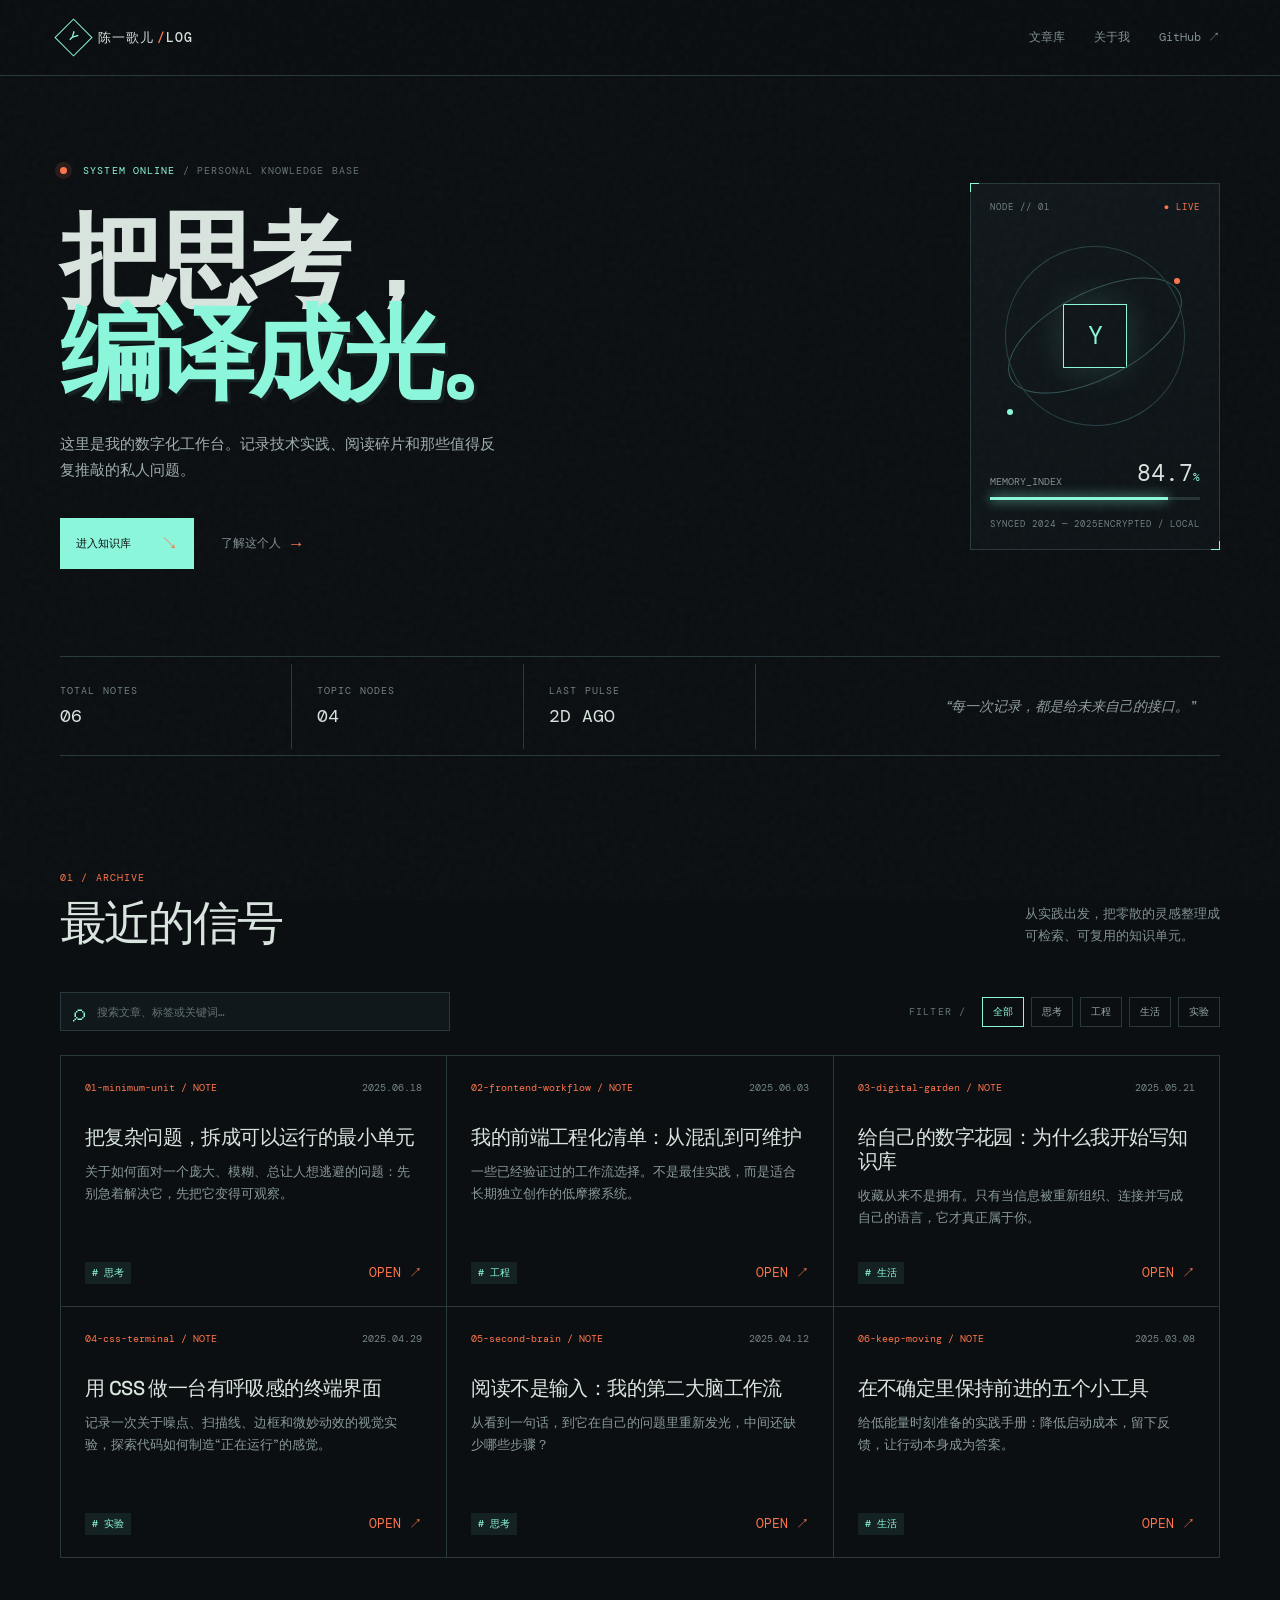
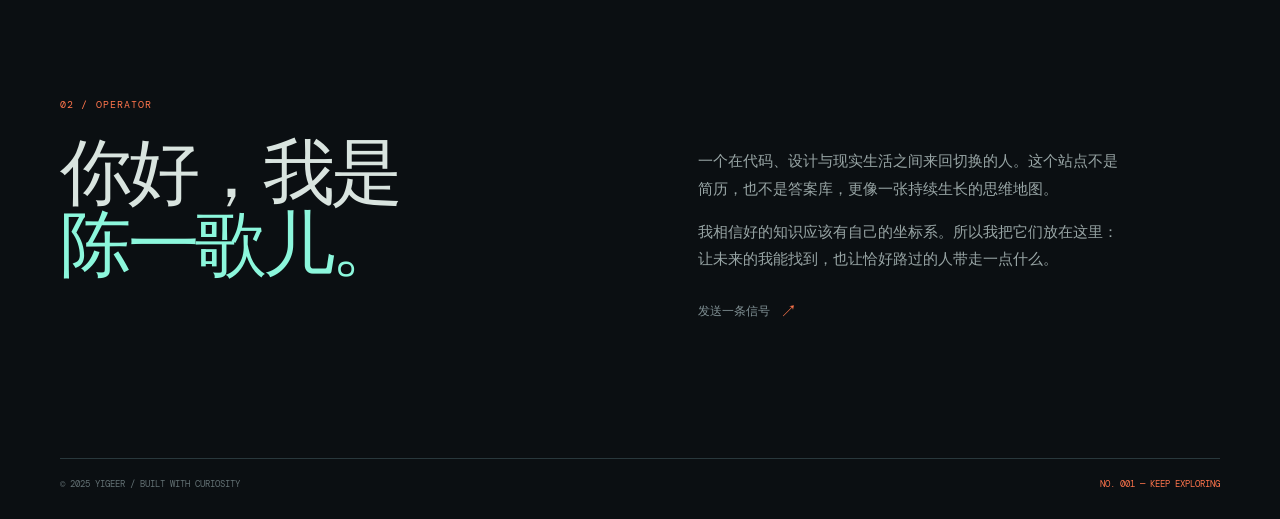
==== index.html @ a88088d8 "init: 初版提交" ====
<!doctype html>
<html lang="zh-CN">
  <head>
    <meta charset="UTF-8" />
    <meta name="viewport" content="width=device-width, initial-scale=1.0" />
    <meta name="description" content="一个记录技术、思考与个人实验的赛博知识库。" />
    <title>陈一歌儿</title>
    <link rel="icon" type="image/svg+xml" href="./favicon.svg" />
    <link rel="preconnect" href="https://fonts.googleapis.com" />
    <link rel="preconnect" href="https://fonts.gstatic.com" crossorigin />
    <link href="https://fonts.googleapis.com/css2?family=DM+Mono:wght@400;500&family=Space+Grotesk:wght@400;500;600;700&display=swap" rel="stylesheet" />
    <link rel="stylesheet" href="./css/styles.css" />
  </head>
  <body>
    <div class="noise"></div>
    <header class="topbar">
      <a class="brand" href="#top" aria-label="返回首页">
        <span class="brand-mark">Y</span>
        <span>陈一歌儿<span class="brand-slash">/</span>LOG</span>
      </a>
      <nav class="nav-links" aria-label="主导航">
        <a href="#archive">文章库</a>
        <a href="#about">关于我</a>
        <a href="https://github.com/chenyigeer" target="_blank" rel="noreferrer">GitHub ↗</a>
      </nav>
    </header>

    <main id="top">
      <section class="hero section-wrap" aria-labelledby="hero-title">
        <div class="hero-copy">
          <div class="eyebrow"><span class="pulse"></span> SYSTEM ONLINE <span class="eyebrow-muted">/ PERSONAL KNOWLEDGE BASE</span></div>
          <h1 id="hero-title">把思考，<br /><em>编译成光。</em></h1>
          <p class="hero-intro">这里是我的数字化工作台。记录技术实践、阅读碎片和那些值得反复推敲的私人问题。</p>
          <div class="hero-actions">
            <a class="primary-cta" href="#archive">进入知识库 <span>↘</span></a>
            <a class="text-cta" href="#about">了解这个人 <span>→</span></a>
          </div>
        </div>
        <div class="signal-panel" aria-label="知识库状态">
          <div class="panel-head"><span>NODE // 01</span><span class="panel-live">● LIVE</span></div>
          <div class="orbital-mark"><div class="orbit orbit-one"></div><div class="orbit orbit-two"></div><div class="orbit-core">Y</div><span class="orbit-dot dot-a"></span><span class="orbit-dot dot-b"></span></div>
          <div class="signal-lines"><span>MEMORY_INDEX</span><strong>84.7<span>%</span></strong></div>
          <div class="signal-bar"><i></i></div>
          <div class="panel-foot"><span>SYNCED 2024 — 2025</span><span>ENCRYPTED / LOCAL</span></div>
        </div>
      </section>

      <section class="stats-strip section-wrap" aria-label="知识库统计">
        <div><span class="stat-label">TOTAL NOTES</span><strong id="totalNotes">06</strong></div>
        <div><span class="stat-label">TOPIC NODES</span><strong>04</strong></div>
        <div><span class="stat-label">LAST PULSE</span><strong>2D AGO</strong></div>
        <div class="stats-aside">“每一次记录，都是给未来自己的接口。”</div>
      </section>

      <section id="archive" class="archive section-wrap">
        <div class="section-heading"><div><div class="section-kicker">01 / ARCHIVE</div><h2>最近的信号</h2></div><p>从实践出发，把零散的灵感整理成<br />可检索、可复用的知识单元。</p></div>
        <div class="archive-tools"><div class="search-box"><span>⌕</span><input id="searchInput" type="search" placeholder="搜索文章、标签或关键词…" /></div><div class="filter-label">FILTER /</div><div id="tagFilters" class="tag-filters"></div></div>
        <div id="articleGrid" class="article-grid"></div>
        <div id="emptyState" class="empty-state" hidden>没有找到匹配的信号。</div>
      </section>

      <section id="about" class="about section-wrap">
        <div class="section-kicker">02 / OPERATOR</div>
        <div class="about-layout"><div><h2>你好，我是<br /><span>陈一歌儿。</span></h2></div><div class="about-text"><p>一个在代码、设计与现实生活之间来回切换的人。这个站点不是简历，也不是答案库，更像一张持续生长的思维地图。</p><p>我相信好的知识应该有自己的坐标系。所以我把它们放在这里：让未来的我能找到，也让恰好路过的人带走一点什么。</p><a class="text-cta" href="mailto:hello@chenyigeer.github.io">发送一条信号 <span>↗</span></a></div></div>
      </section>
    </main>

    <footer class="footer section-wrap"><span>© 2025 YIGEER / BUILT WITH CURIOSITY</span><span>NO. 001 — KEEP EXPLORING</span></footer>
    <div id="toast" class="toast" role="status"></div>
    <script src="./js/markdown.js"></script>
    <script src="./js/app.js"></script>
  </body>
</html>
---- css/styles.css ----
:root {
  --ink: #0b0f12;
  --panel: #11181c;
  --line: #29383c;
  --muted: #809094;
  --paper: #d9e4df;
  --cyan: #8cf7dc;
  --orange: #ff754c;
  --mono: 'DM Mono', monospace;
  --sans: 'Space Grotesk', system-ui, sans-serif;
}

* { box-sizing: border-box; }
html { scroll-behavior: smooth; }
body { margin: 0; background: var(--ink); color: var(--paper); font: 16px/1.5 var(--sans); }
h1, h2, p { margin-top: 0; }
button, .primary-cta { font-family: var(--mono); cursor: pointer; }

.noise {
  position: fixed;
  inset: 0;
  z-index: 10;
  pointer-events: none;
  opacity: .035;
  background-image: url("data:image/svg+xml,%3Csvg viewBox='0 0 180 180' xmlns='http://www.w3.org/2000/svg'%3E%3Cfilter id='n'%3E%3CfeTurbulence type='fractalNoise' baseFrequency='.85' numOctaves='3' stitchTiles='stitch'/%3E%3C/filter%3E%3Crect width='100%25' height='100%25' filter='url(%23n)' opacity='.8'/%3E%3C/svg%3E");
}

.section-wrap { width: min(1160px, calc(100% - 64px)); margin-inline: auto; }
.topbar {
  position: relative;
  z-index: 2;
  display: flex;
  align-items: center;
  gap: 32px;
  min-height: 76px;
  padding: 0 max(32px, calc((100vw - 1160px) / 2));
  border-bottom: 1px solid var(--line);
  background: rgb(11 15 18 / 86%);
  backdrop-filter: blur(12px);
}
.brand { display: flex; align-items: center; gap: 11px; color: var(--paper); font: 500 13px var(--mono); letter-spacing: .08em; text-decoration: none; }
.brand-mark { display: grid; place-items: center; width: 27px; height: 27px; border: 1px solid var(--cyan); color: var(--cyan); transform: rotate(45deg); }
.brand-slash { margin-left: 3px; color: var(--orange); }
.nav-links { display: flex; gap: 29px; margin-left: auto; }
.nav-links a, .text-cta { color: var(--muted); font: 12px var(--mono); text-decoration: none; transition: color .2s; }
.nav-links a:hover, .text-cta:hover { color: var(--cyan); }

.hero { display: grid; grid-template-columns: 1.2fr .8fr; gap: 8%; align-items: center; min-height: 580px; padding: 72px 0 71px; }
.eyebrow, .section-kicker, .stat-label, .filter-label, .panel-head, .panel-foot { color: var(--cyan); font: 10px var(--mono); letter-spacing: .11em; }
.eyebrow-muted { color: #647477; }
.pulse { display: inline-block; width: 7px; height: 7px; margin-right: 9px; border-radius: 50%; background: var(--orange); box-shadow: 0 0 0 5px rgb(255 117 76 / 12%); }
h1 { margin: 37px 0 31px; font-size: clamp(60px, 8vw, 110px); font-weight: 600; line-height: .91; letter-spacing: -.075em; }
h1 em { color: var(--cyan); font-style: normal; text-shadow: 3px 3px 0 rgb(140 247 220 / 8%); }
.hero-intro { max-width: 445px; color: #a0afb0; font-size: 15px; line-height: 1.75; }
.hero-actions { display: flex; align-items: center; gap: 27px; margin-top: 34px; }
.primary-cta { display: inline-flex; align-items: center; gap: 30px; padding: 13px 16px; background: var(--cyan); color: var(--ink); font-size: 11px; font-weight: 500; text-decoration: none; }
.primary-cta span, .text-cta span { color: var(--orange); font-size: 17px; }
.text-cta { display: inline-flex; align-items: center; gap: 10px; }

.signal-panel { position: relative; justify-self: end; max-width: 365px; padding: 17px 19px 19px; border: 1px solid var(--line); background: linear-gradient(145deg, var(--panel), #0d1316); }
.signal-panel::before, .signal-panel::after { position: absolute; width: 8px; height: 8px; border-color: var(--cyan); border-style: solid; content: ''; }
.signal-panel::before { top: -1px; left: -1px; border-width: 1px 0 0 1px; }
.signal-panel::after { right: -1px; bottom: -1px; border-width: 0 1px 1px 0; }
.panel-head, .panel-foot { display: flex; justify-content: space-between; color: #708083; font-size: 9px; }
.panel-live { color: var(--orange); }
.orbital-mark { position: relative; display: grid; place-items: center; height: 245px; }
.orbit { position: absolute; border: 1px solid #355458; border-radius: 50%; transform: rotate(-27deg); }
.orbit-one { width: 190px; height: 87px; }
.orbit-two { width: 180px; height: 180px; border-color: #284246; transform: rotate(35deg); }
.orbit-core { display: grid; place-items: center; width: 64px; height: 64px; border: 1px solid var(--cyan); color: var(--cyan); font: 25px var(--mono); box-shadow: 0 0 34px rgb(140 247 220 / 16%); }
.orbit-dot { position: absolute; width: 6px; height: 6px; border-radius: 50%; background: var(--orange); }
.dot-a { top: 65px; left: calc(50% + 79px); }
.dot-b { bottom: 43px; left: calc(50% - 88px); background: var(--cyan); }
.signal-lines { display: flex; align-items: end; justify-content: space-between; color: #809094; font: 10px var(--mono); }
.signal-lines strong { color: var(--paper); font: 400 23px var(--mono); }
.signal-lines strong span { color: var(--cyan); font-size: 11px; }
.signal-bar { height: 3px; margin: 9px 0 18px; background: #243336; }
.signal-bar i { display: block; width: 84.7%; height: 100%; background: var(--cyan); box-shadow: 0 0 12px var(--cyan); }

.stats-strip { display: grid; grid-template-columns: repeat(3, 1fr) 2fr; align-items: center; min-height: 100px; border-top: 1px solid var(--line); border-bottom: 1px solid var(--line); }
.stats-strip > div { padding: 20px 25px; border-right: 1px solid var(--line); }
.stats-strip > div:first-child { padding-left: 0; }
.stats-strip > div:last-child { border: 0; }
.stat-label { display: block; margin-bottom: 7px; color: #718083; }
.stats-strip strong { color: var(--paper); font: 18px var(--mono); }
.stats-aside { color: #8e9c9c; font-size: 14px; font-style: italic; text-align: right; }

.archive { padding-top: 115px; }
.section-heading { display: flex; align-items: end; justify-content: space-between; margin-bottom: 45px; }
.section-kicker { margin-bottom: 16px; color: var(--orange); }
.section-heading h2, .about h2 { margin: 0; font-size: 47px; font-weight: 500; line-height: 1; letter-spacing: -.06em; }
.section-heading p { margin: 0; color: var(--muted); font-size: 13px; line-height: 1.7; }
.archive-tools { display: flex; align-items: center; gap: 16px; margin-bottom: 24px; }
.search-box { display: flex; flex: 1; align-items: center; gap: 10px; max-width: 390px; height: 39px; padding: 0 12px; border: 1px solid var(--line); background: var(--panel); }
.search-box span { color: var(--cyan); font-size: 24px; line-height: 0; }
.search-box input { width: 100%; border: 0; outline: 0; background: transparent; color: var(--paper); font: 11px var(--mono); }
.search-box input::placeholder { color: #657477; }
.filter-label { margin-left: auto; color: #647477; }
.tag-filters { display: flex; flex-wrap: wrap; gap: 7px; }
.tag-filter { padding: 7px 10px; border: 1px solid var(--line); background: transparent; color: #98a6a5; font: 10px var(--mono); }
.tag-filter.active, .tag-filter:hover { border-color: var(--cyan); color: var(--cyan); }
.article-grid { display: grid; grid-template-columns: repeat(3, 1fr); gap: 1px; border: 1px solid var(--line); background: var(--line); }
.article-card { display: flex; flex-direction: column; min-height: 250px; padding: 25px 24px 22px; background: var(--ink); transition: background .2s, transform .2s; }
.article-card:hover, .article-card:focus-visible { background: #121c1f; transform: translateY(-3px); outline: none; }
.card-meta { display: flex; justify-content: space-between; color: #758587; font: 10px var(--mono); }
.card-index { color: var(--orange); }
.article-card h3 { margin: 31px 0 12px; font-size: 20px; font-weight: 500; line-height: 1.2; letter-spacing: -.03em; }
.article-card p { margin: 0; color: #89999a; font-size: 13px; line-height: 1.7; }
.card-bottom { display: flex; align-items: center; justify-content: space-between; margin-top: auto; padding-top: 24px; }
.card-tag { padding: 4px 7px; background: rgb(140 247 220 / 8%); color: var(--cyan); font: 10px var(--mono); }
.read-more { color: var(--orange); font: 13px var(--mono); }
.empty-state { padding: 60px; border: 1px solid var(--line); color: var(--muted); font: 12px var(--mono); text-align: center; }

.about { padding-top: 140px; padding-bottom: 135px; }
.about-layout { display: grid; grid-template-columns: 1fr 1fr; gap: 10%; margin-top: 25px; }
.about h2 { font-size: 72px; }
.about h2 span { color: var(--cyan); }
.about-text { max-width: 420px; padding-top: 11px; }
.about-text p { color: #98a5a5; font-size: 15px; line-height: 1.85; }
.about-text .text-cta { margin-top: 12px; }
.footer { display: flex; justify-content: space-between; padding: 19px 0 30px; border-top: 1px solid var(--line); color: #637174; font: 9px var(--mono); }
.footer span:last-child { color: var(--orange); }
.markdown h1 { margin: 15px 0 20px; font-size: 42px; letter-spacing: -.05em; }
.markdown h2 { margin: 32px 0 12px; color: var(--cyan); font-size: 25px; }
.markdown h3 { margin-top: 25px; color: var(--cyan); font-size: 18px; }
.markdown p { color: #b4c0bc; line-height: 1.9; }
.markdown code { padding: 2px 5px; background: #1d2a2d; color: var(--cyan); font: .9em var(--mono); }
.markdown pre { overflow: auto; padding: 16px; border-left: 2px solid var(--orange); background: #081012; }
.markdown pre code { padding: 0; background: none; }
.markdown blockquote { padding-left: 17px; border-left: 2px solid var(--orange); color: #9aabab; }
.markdown a { color: var(--cyan); }
.markdown ul { color: #b4c0bc; line-height: 1.9; }
.toast { position: fixed; right: 25px; bottom: 25px; z-index: 20; padding: 11px 15px; background: var(--cyan); color: var(--ink); font: 11px var(--mono); opacity: 0; transform: translateY(20px); transition: .25s; }
.toast.show { opacity: 1; transform: none; }

@media (max-width: 760px) {
  .section-wrap { width: calc(100% - 36px); }
  .topbar { flex-wrap: wrap; gap: 15px; min-height: 68px; padding: 13px 18px; }
  .nav-links { order: 3; justify-content: space-between; width: 100%; margin: 0; }
  .hero { display: block; padding-top: 70px; padding-bottom: 65px; }
  .hero h1 { margin-top: 29px; font-size: 65px; }
  .hero-intro { max-width: 100%; }
  .signal-panel { max-width: none; margin-top: 55px; }
  .stats-strip { grid-template-columns: repeat(3, 1fr); }
  .stats-strip > div { padding: 16px 10px; }
  .stats-strip > div:first-child { padding-left: 10px; }
  .stats-aside { display: none; }
  .archive { padding-top: 80px; }
  .section-heading { display: block; }
  .section-heading p { margin-top: 20px; }
  .archive-tools { display: block; }
  .search-box { max-width: none; margin-bottom: 14px; }
  .filter-label { display: none; }
  .tag-filters { margin-bottom: 22px; }
  .article-grid { grid-template-columns: 1fr; }
  .about { padding-top: 95px; padding-bottom: 90px; }
  .about-layout { display: block; }
  .about h2 { margin-bottom: 35px; font-size: 56px; }
  .footer { display: block; line-height: 2; }
  .footer span { display: block; }
}
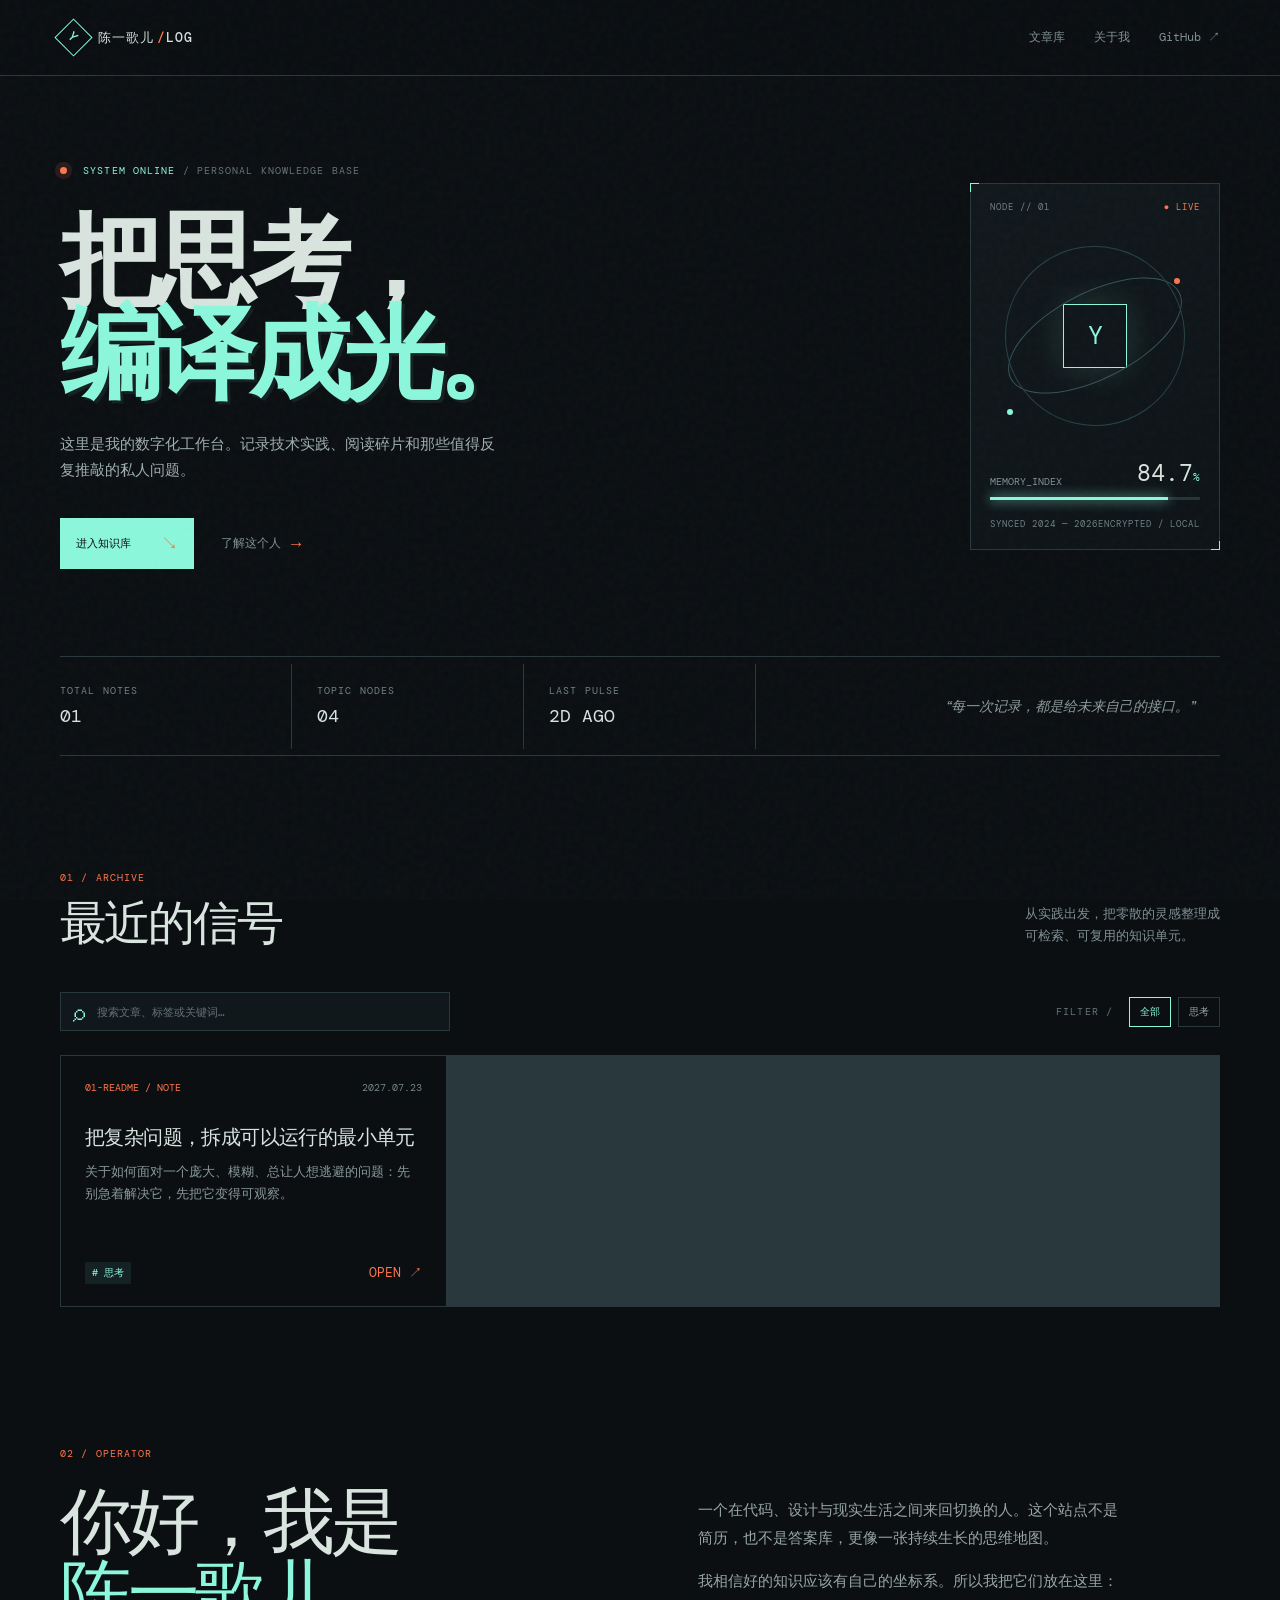
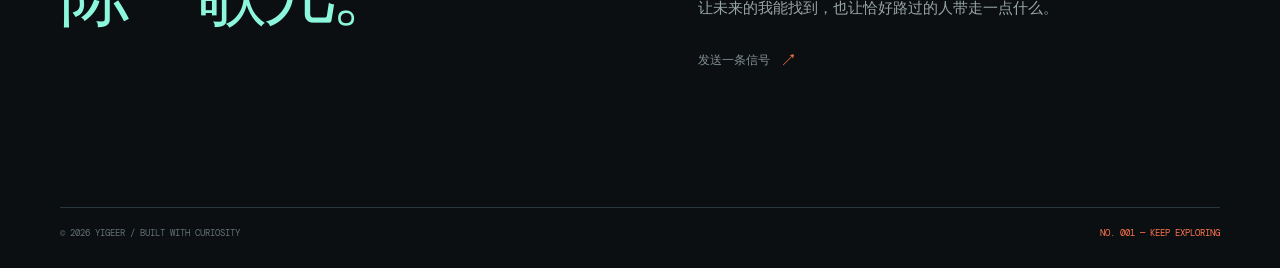
==== commit 52ab0f02: "Prune markdown, rename post, update metadata Rename markdown/01-minimum-unit.md to markdown/01-READM" ====
--- a/index.html
+++ b/index.html
@@ -4,7 +4,7 @@
     <meta charset="UTF-8" />
     <meta name="viewport" content="width=device-width, initial-scale=1.0" />
     <meta name="description" content="一个记录技术、思考与个人实验的赛博知识库。" />
-    <title>陈一歌儿</title>
+    <title>ChenYiGeEr</title>
     <link rel="icon" type="image/svg+xml" href="./favicon.svg" />
     <link rel="preconnect" href="https://fonts.googleapis.com" />
     <link rel="preconnect" href="https://fonts.gstatic.com" crossorigin />
@@ -41,7 +41,7 @@
           <div class="orbital-mark"><div class="orbit orbit-one"></div><div class="orbit orbit-two"></div><div class="orbit-core">Y</div><span class="orbit-dot dot-a"></span><span class="orbit-dot dot-b"></span></div>
           <div class="signal-lines"><span>MEMORY_INDEX</span><strong>84.7<span>%</span></strong></div>
           <div class="signal-bar"><i></i></div>
-          <div class="panel-foot"><span>SYNCED 2024 — 2025</span><span>ENCRYPTED / LOCAL</span></div>
+          <div class="panel-foot"><span>SYNCED 2024 — 2026</span><span>ENCRYPTED / LOCAL</span></div>
         </div>
       </section>
 
@@ -65,7 +65,7 @@
       </section>
     </main>
 
-    <footer class="footer section-wrap"><span>© 2025 YIGEER / BUILT WITH CURIOSITY</span><span>NO. 001 — KEEP EXPLORING</span></footer>
+    <footer class="footer section-wrap"><span>© 2026 YIGEER / BUILT WITH CURIOSITY</span><span>NO. 001 — KEEP EXPLORING</span></footer>
     <div id="toast" class="toast" role="status"></div>
     <script src="./js/markdown.js"></script>
     <script src="./js/app.js"></script>
